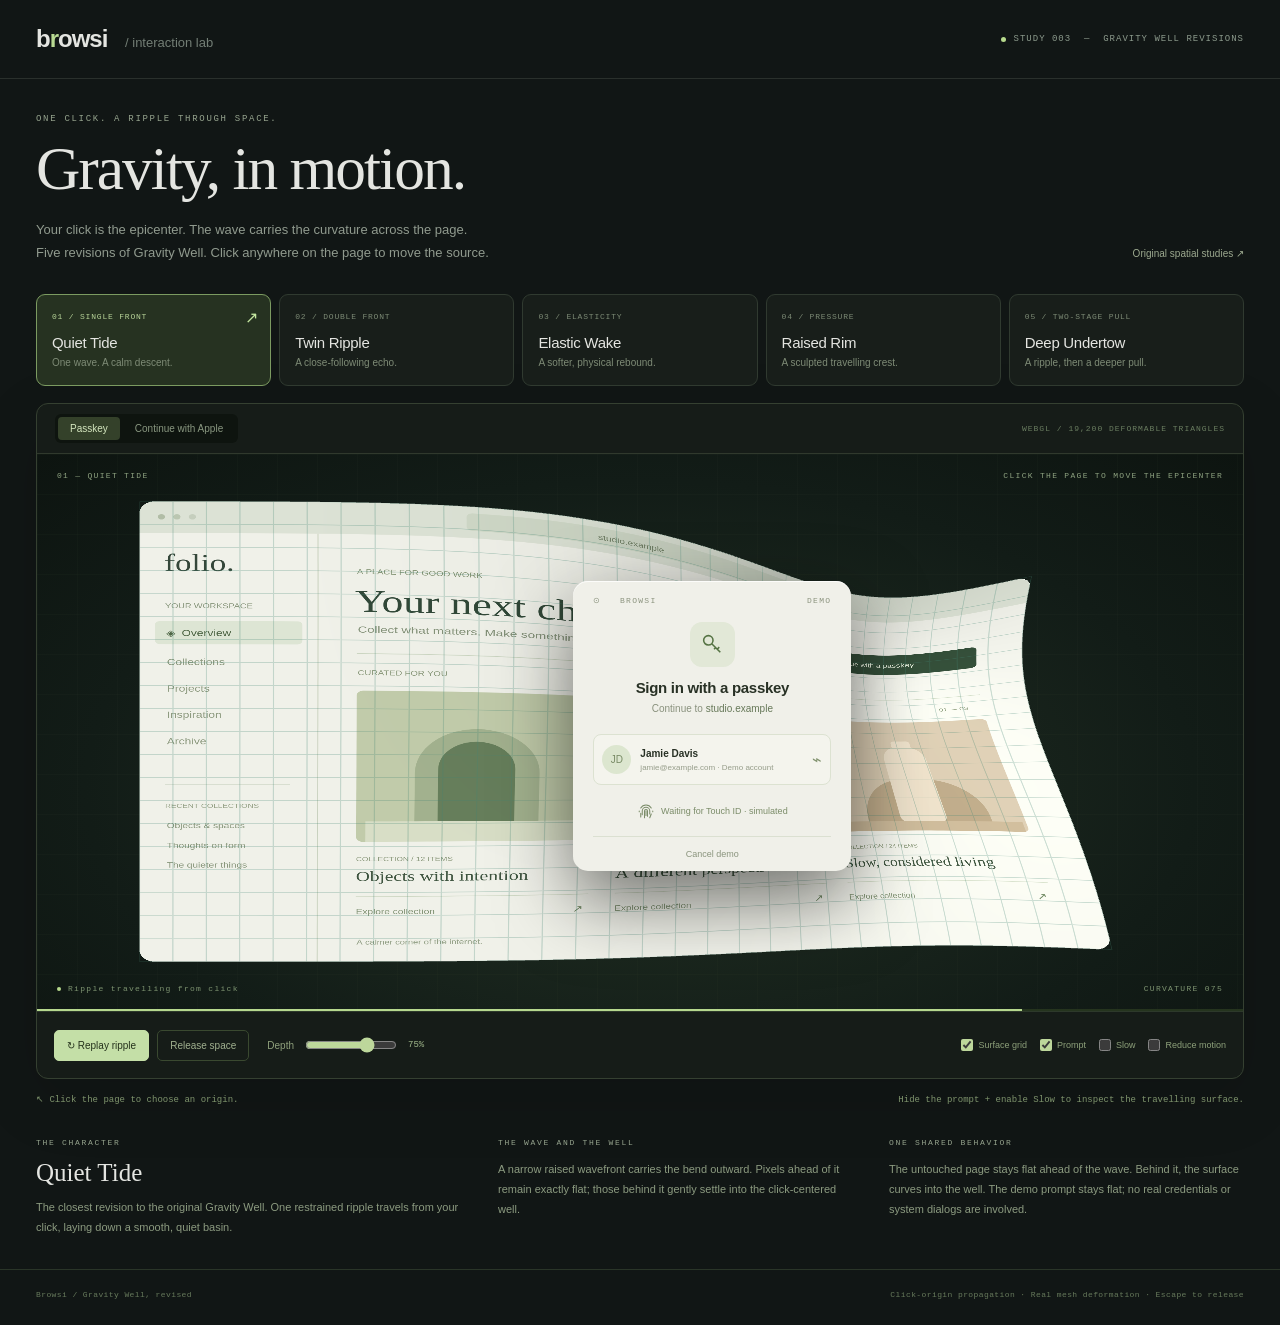
==== mockups/passkey/gravity.html @ 967192f0 "Fix floating video lifecycle and simplify address bar" ====
<!doctype html>
<html lang="en">
<head>
  <meta charset="utf-8">
  <meta name="viewport" content="width=device-width, initial-scale=1">
  <meta name="color-scheme" content="dark">
  <link rel="icon" href="data:,">
  <link rel="stylesheet" href="curvature.css">
  <link rel="stylesheet" href="gravity.css">
  <title>Browsi — Gravity, in motion</title>
  <script src="curvature.js" defer></script>
</head>
<body data-study="gravity">
  <header>
    <a class="brand" href="/">b<span>r</span>owsi <small>/ interaction lab</small></a>
    <span class="edition"><i></i> STUDY 003 &nbsp;—&nbsp; GRAVITY WELL REVISIONS</span>
  </header>
  <main>
    <section class="intro">
      <div><p class="eyebrow">One click. A ripple through space.</p><h1>Gravity, in motion.</h1>
      <p class="subtitle">Your click is the epicenter. The wave carries the curvature across the page.<br>Five revisions of Gravity Well. Click anywhere on the page to move the source.</p></div>
      <a class="previous" href="curvature.html">Original spatial studies ↗</a>
    </section>
    <nav class="directions" aria-label="Gravity Well revisions">
      <button data-mode="0" aria-pressed="true"><span>01 / SINGLE FRONT</span><strong>Quiet Tide</strong><small>One wave. A calm descent.</small></button>
      <button data-mode="1" aria-pressed="false"><span>02 / DOUBLE FRONT</span><strong>Twin Ripple</strong><small>A close-following echo.</small></button>
      <button data-mode="2" aria-pressed="false"><span>03 / ELASTICITY</span><strong>Elastic Wake</strong><small>A softer, physical rebound.</small></button>
      <button data-mode="3" aria-pressed="false"><span>04 / PRESSURE</span><strong>Raised Rim</strong><small>A sculpted travelling crest.</small></button>
      <button data-mode="4" aria-pressed="false"><span>05 / TWO-STAGE PULL</span><strong>Deep Undertow</strong><small>A ripple, then a deeper pull.</small></button>
    </nav>
    <section class="lab" aria-label="Click-origin gravity ripple preview">
      <div class="lab-bar">
        <div class="method" aria-label="Authentication method"><button data-method="passkey" aria-pressed="true">Passkey</button><button data-method="apple" aria-pressed="false">Continue with Apple</button></div>
        <span class="engine" id="engine">WEBGL / TRAVELLING CURVATURE</span>
      </div>
      <div class="stage" id="stage">
        <div class="stage-label"><span id="stage-name">01 — QUIET TIDE</span><span>CLICK THE PAGE TO MOVE THE EPICENTER</span></div>
        <canvas id="surface" tabindex="0" role="button" aria-label="Gravity ripple preview. Click anywhere to start a ripple there; Enter replays from the last origin."></canvas>
        <i id="origin-marker" class="origin-marker" aria-hidden="true"></i>
        <div class="fallback" id="fallback" hidden>WebGL is unavailable. Enable hardware acceleration and reload to see the gravity ripples.</div>
        <section class="prompt" id="prompt" aria-label="Simulated authentication prompt" inert>
          <div class="prompt-top"><span>⊙ &nbsp; BROWSI</span><span>DEMO</span></div>
          <div class="symbol" id="symbol" aria-hidden="true"><svg viewBox="0 0 24 24" fill="none" stroke="currentColor" stroke-width="1.5"><circle cx="8" cy="8" r="4.5"/><path d="m11.3 11.3 8.2 8.2m-3-3 2-2m-5 2 2-2"/></svg></div>
          <h2 id="prompt-title">Sign in with a passkey</h2>
          <p>Continue to <strong>studio.example</strong></p>
          <div class="account"><span class="avatar">JD</span><div><strong>Jamie Davis</strong><small>jamie@example.com · Demo account</small></div><span>⌁</span></div>
          <div class="authenticate"><svg viewBox="0 0 24 24" aria-hidden="true"><g fill="none" stroke="currentColor" stroke-width="1.4" stroke-linecap="round"><path d="M5 8a8 8 0 0 1 14 0M3 13v-1m18 1v-1M7 17v-5a5 5 0 0 1 10 0v4m-7 5V12a2 2 0 0 1 4 0v7m-9 1v-5m12 6 2-5M12 12v6"/></g></svg><span id="auth-status">Waiting for Touch ID · simulated</span></div>
          <button id="cancel">Cancel demo</button>
        </section>
        <div class="stage-bottom"><span><i></i> <span id="phase" role="status" aria-live="polite">Preparing ripple</span></span><span id="depth-readout">CURVATURE 075</span></div>
      </div>
      <div class="wave-progress" aria-hidden="true"><span id="wave-progress"></span></div>
      <div class="controls">
        <div class="playback"><button class="primary" id="replay">↻ Replay ripple</button><button id="release">Release space</button></div>
        <label class="depth">Depth <input id="depth" type="range" min="15" max="100" value="75"><output for="depth" id="depth-value">75%</output></label>
        <div class="toggles"><label><input type="checkbox" id="grid" checked> Surface grid</label><label><input type="checkbox" id="show-prompt" checked> Prompt</label><label><input type="checkbox" id="slow"> Slow</label><label><input type="checkbox" id="reduced"> Reduce motion</label></div>
      </div>
    </section>
    <div class="interaction-note"><span>↖ Click the page to choose an origin.</span><span>Hide the prompt + enable Slow to inspect the travelling surface.</span></div>
    <section class="notes" aria-label="Revision explanation">
      <div><p class="eyebrow">The character</p><h2 id="note-title">Quiet Tide</h2><p id="description"></p></div>
      <div><p class="eyebrow">The wave and the well</p><p id="geometry"></p></div>
      <div><p class="eyebrow">One shared behavior</p><p>The untouched page stays flat ahead of the wave. Behind it, the surface curves into the well. The demo prompt stays flat; no real credentials or system dialogs are involved.</p></div>
    </section>
  </main>
  <footer><span>Browsi / Gravity Well, revised</span><span>Click-origin propagation · Real mesh deformation · Escape to release</span></footer>
</body>
</html>
---- mockups/passkey/curvature.css ----
:root{font-family:-apple-system,BlinkMacSystemFont,"Segoe UI",sans-serif;color:#e4e5e1;background:#111615;font-synthesis:none}
*{box-sizing:border-box}body{margin:0}button,a,input{-webkit-tap-highlight-color:transparent}button{font:inherit;color:inherit;cursor:pointer;touch-action:manipulation}button:focus-visible,a:focus-visible,input:focus-visible{outline:2px solid #d3eab2;outline-offset:4px}a{color:inherit;text-decoration:none}header,main,footer{max-width:1320px;margin:auto}header{padding:25px 36px;border-bottom:1px solid #2a302c;display:flex;align-items:center;justify-content:space-between;gap:20px}.brand{font-weight:750;font-size:24px;letter-spacing:-1px}.brand>span{color:#b8d992}.brand small{font-size:13px;font-weight:400;letter-spacing:0;color:#737e75;margin-left:12px}.edition{font:9px ui-monospace,monospace;letter-spacing:1px;color:#8c9a8c;display:flex;gap:8px;align-items:center}.edition i,.stage-bottom i{display:inline-block;width:5px;height:5px;border-radius:50%;background:#b7da8d}main{padding:35px 36px 0}.intro{display:flex;align-items:end;justify-content:space-between;gap:25px;margin-bottom:30px}.eyebrow{font:9px ui-monospace,monospace;letter-spacing:1.7px;text-transform:uppercase;color:#96a48e;margin:0 0 12px}h1{font:400 clamp(37px,4.8vw,62px)/1.05 Georgia,serif;letter-spacing:-2px;margin:0 0 17px}.subtitle{color:#909a8e;font-size:13px;line-height:1.8;margin:0}.previous{font-size:10px;color:#9ca98f;padding-bottom:5px;white-space:nowrap}.previous:hover{color:#d3eab2}.directions{display:grid;grid-template-columns:repeat(5,1fr);gap:8px;margin-bottom:17px}.directions button{position:relative;border:1px solid #303a30;border-radius:9px;background:#181e1a;padding:17px 15px;text-align:left;transition:background .2s,border-color .2s}.directions button:hover{background:#222b21}.directions button[aria-pressed=true]{background:#263221;border-color:#7c9b61}.directions button[aria-pressed=true]:after{content:"↗";position:absolute;right:12px;top:13px;color:#c4e6a0}.directions button span{font:8px ui-monospace,monospace;letter-spacing:.8px;color:#7c8a75;display:block;margin-bottom:13px}.directions button[aria-pressed=true] span{color:#b7d398}.directions strong{display:block;font-weight:500;font-size:15px;letter-spacing:-.3px}.directions small{font-size:10px;color:#7e8b76;display:block;margin-top:6px}.lab{border:1px solid #354031;border-radius:12px;overflow:hidden;background:#161c18;box-shadow:0 20px 65px #0002}.lab-bar{height:50px;padding:0 18px;display:flex;align-items:center;justify-content:space-between;gap:10px;border-bottom:1px solid #30392d}.method{padding:3px;background:#0e140f;border-radius:6px;display:flex;gap:3px}.method button{border:0;border-radius:4px;background:none;padding:6px 12px;font-size:10px;color:#899780}.method button[aria-pressed=true]{background:#34412a;color:#d5e7bf}.engine{font:8px ui-monospace,monospace;color:#6b7e61;letter-spacing:1px}.stage{height:510px;position:relative;isolation:isolate;background:radial-gradient(ellipse at 50% 60%,#243225 0,#121c17 65%,#0d1410 100%);overflow:hidden}.stage:before{content:"";position:absolute;inset:0;background-image:linear-gradient(#acdd8f05 1px,transparent 1px),linear-gradient(90deg,#acdd8f05 1px,transparent 1px);background-size:40px 40px;pointer-events:none}canvas{width:100%;height:100%;display:block;position:relative}.stage-label,.stage-bottom{position:absolute;z-index:2;left:20px;right:20px;display:flex;justify-content:space-between;gap:15px;pointer-events:none;font:8px ui-monospace,monospace;letter-spacing:1.3px;color:#8fa381}.stage-label{top:17px}.stage-bottom{bottom:16px;color:#7e9471}.stage-bottom>span:first-child{display:flex;align-items:center;gap:7px}.stage-bottom i{width:4px;height:4px}.prompt{position:absolute;z-index:3;left:56%;top:49%;width:278px;padding:15px 20px 0;border-radius:15px;background:#f0f0e9;color:#283125;box-shadow:0 30px 75px #0008,0 1px 0 #ffffffc9 inset;opacity:0;transform:translate(-50%,-42%) scale(.97);transition:opacity .55s,transform .7s cubic-bezier(.2,.8,.2,1);pointer-events:none;text-align:center}.prompt.visible{opacity:1;transform:translate(-50%,-50%) scale(1);pointer-events:auto}.prompt-top{display:flex;justify-content:space-between;font:8px ui-monospace,monospace;color:#8b937e;letter-spacing:1.3px}.symbol{font-size:32px;width:45px;height:45px;display:grid;place-items:center;margin:17px auto 8px;color:#557343;background:#e2e8d7;border-radius:12px}.symbol svg{width:25px;height:25px}.prompt h2{font-size:15px;font-weight:600;letter-spacing:-.3px;margin:12px 0 7px}.prompt p{font-size:10px;color:#89917d;margin:0}.prompt p strong{font-weight:500;color:#667858}.account{border:1px solid #dce2d1;border-radius:8px;display:flex;align-items:center;gap:9px;text-align:left;padding:10px 8px;background:#fbfcf650;margin:20px 0 17px}.avatar{background:#dce6cf;border-radius:50%;width:29px;height:29px;display:grid;place-items:center;color:#798c66;font-size:10px}.account strong{display:block;font-size:10px;font-weight:550}.account small{display:block;font-size:8px;color:#969d8a;margin-top:4px}.account>span:last-child{color:#82936f;margin-left:auto}.authenticate{display:flex;align-items:center;justify-content:center;gap:6px;font-size:9px;color:#7b8c69;margin:0 0 16px}.authenticate svg{width:18px;height:18px}.prompt button{border:0;border-top:1px solid #dbe0d1;background:none;color:#8a947d;font-size:9px;padding:12px;width:100%;margin:0}.controls{display:flex;align-items:center;flex-wrap:wrap;gap:18px;padding:14px 17px;min-height:67px;border-top:1px solid #2d392b}.playback{display:flex;gap:8px}.playback button{border:1px solid #3a4930;background:none;border-radius:5px;padding:9px 12px;font-size:10px;color:#a0b08f}.playback .primary{background:#c4dfa7;border-color:#c4dfa7;color:#25321c}.playback button:disabled{opacity:.4;cursor:default}.depth{display:flex;align-items:center;gap:9px;font-size:10px;color:#8fa07c}.depth input{width:92px;accent-color:#bdd79b}.depth output{font:9px ui-monospace,monospace;color:#a2b98c;width:28px}.toggles{margin-left:auto;display:flex;gap:13px;font-size:9px;color:#8da07a}.toggles label{display:flex;align-items:center;gap:5px;cursor:pointer;white-space:nowrap}.toggles input{accent-color:#bdd79b;width:12px;height:12px;margin:0}.notes{display:grid;grid-template-columns:1.2fr 1fr 1fr;gap:36px;padding:29px 0 32px}.notes h2{font:400 25px Georgia,serif;margin:0 0 10px}.notes p:not(.eyebrow){color:#8c9b80;font-size:11px;line-height:1.85;margin:0}.notes .eyebrow{font-size:8px}footer{border-top:1px solid #2a3528;padding:20px 36px 26px;display:flex;justify-content:space-between;gap:20px;color:#677a5c;font:8px ui-monospace,monospace;letter-spacing:.4px}.fallback{position:absolute;inset:30%;text-align:center;font-size:12px;line-height:1.8;color:#d4e0c1}.stage.reduced .prompt{transform:translate(-50%,-50%);transition:opacity .4s}
@media(min-width:1100px){.stage{height:555px}}
@media(max-width:850px){header{padding:22px 24px}.edition{font-size:7px;letter-spacing:.5px}main{padding:27px 24px 0}.directions{gap:5px}.directions button{padding:15px 9px}.directions button span{font-size:7px;letter-spacing:0}.directions strong{font-size:12px}.directions small{font-size:8px}.directions button[aria-pressed=true]:after{right:7px;top:7px;font-size:10px}.stage{height:460px}.controls{gap:14px}.toggles{margin-left:0}.notes{gap:24px}.engine{font-size:7px;letter-spacing:0}.previous{font-size:9px}}
@media(max-width:560px){header{padding:20px 17px}.brand{font-size:22px}.brand small{font-size:10px;margin-left:7px}.edition{display:none}main{padding:26px 14px 0}.intro{display:block;margin-bottom:24px}h1{font-size:40px}.subtitle{font-size:11px}.previous{display:inline-block;margin-top:15px}.directions{display:flex;overflow:auto;padding-bottom:5px;scroll-snap-type:x mandatory}.directions button{min-width:140px;scroll-snap-align:start;padding:15px 12px}.directions strong{font-size:14px}.directions small{font-size:10px}.directions button span{font-size:8px;margin-bottom:11px}.stage{height:410px}.stage-label,.stage-bottom{left:12px;right:12px;font-size:7px;letter-spacing:.5px}.stage-label span:last-child{max-width:100px;text-align:right;line-height:1.5}.engine{display:none}.lab-bar{padding:0 12px}.prompt{left:50%;width:255px;padding:14px 17px 0}.controls{padding:13px 12px;gap:14px}.depth{margin-left:auto}.depth input{width:68px}.playback{gap:5px}.playback button{padding:8px;font-size:9px}.toggles{width:100%;justify-content:space-between}.notes{grid-template-columns:1fr;gap:22px;padding:24px 3px}.notes>div:first-child{padding-bottom:20px;border-bottom:1px solid #2c3828}.notes h2{font-size:25px}footer{padding:18px;line-height:1.8;font-size:7px}.notes .eyebrow{margin-bottom:8px}}
---- mockups/passkey/gravity.css ----
body[data-study=gravity] #surface{cursor:crosshair}
.origin-marker{position:absolute;z-index:4;width:11px;height:11px;border:1px solid #d8efb4;border-radius:50%;pointer-events:none;transform:translate(-50%,-50%);opacity:0;box-shadow:0 0 0 4px #10190d66;transition:opacity .4s}
.origin-marker.visible{opacity:.9}
.origin-marker:before,.origin-marker:after{content:"";position:absolute;background:#d8efb4;opacity:.7}
.origin-marker:before{width:1px;height:19px;left:4px;top:-5px}
.origin-marker:after{height:1px;width:19px;top:4px;left:-5px}
.wave-progress{height:2px;background:#25341e}
.wave-progress span{display:block;height:100%;width:0;background:#b6d88e;transition:opacity .3s}
.interaction-note{display:flex;justify-content:space-between;gap:20px;padding-top:14px;font:9px ui-monospace,monospace;color:#7f946d;line-height:1.7}
@media(max-width:560px){.interaction-note{display:block;font-size:8px}.interaction-note span{display:block}.directions button{min-width:151px}}
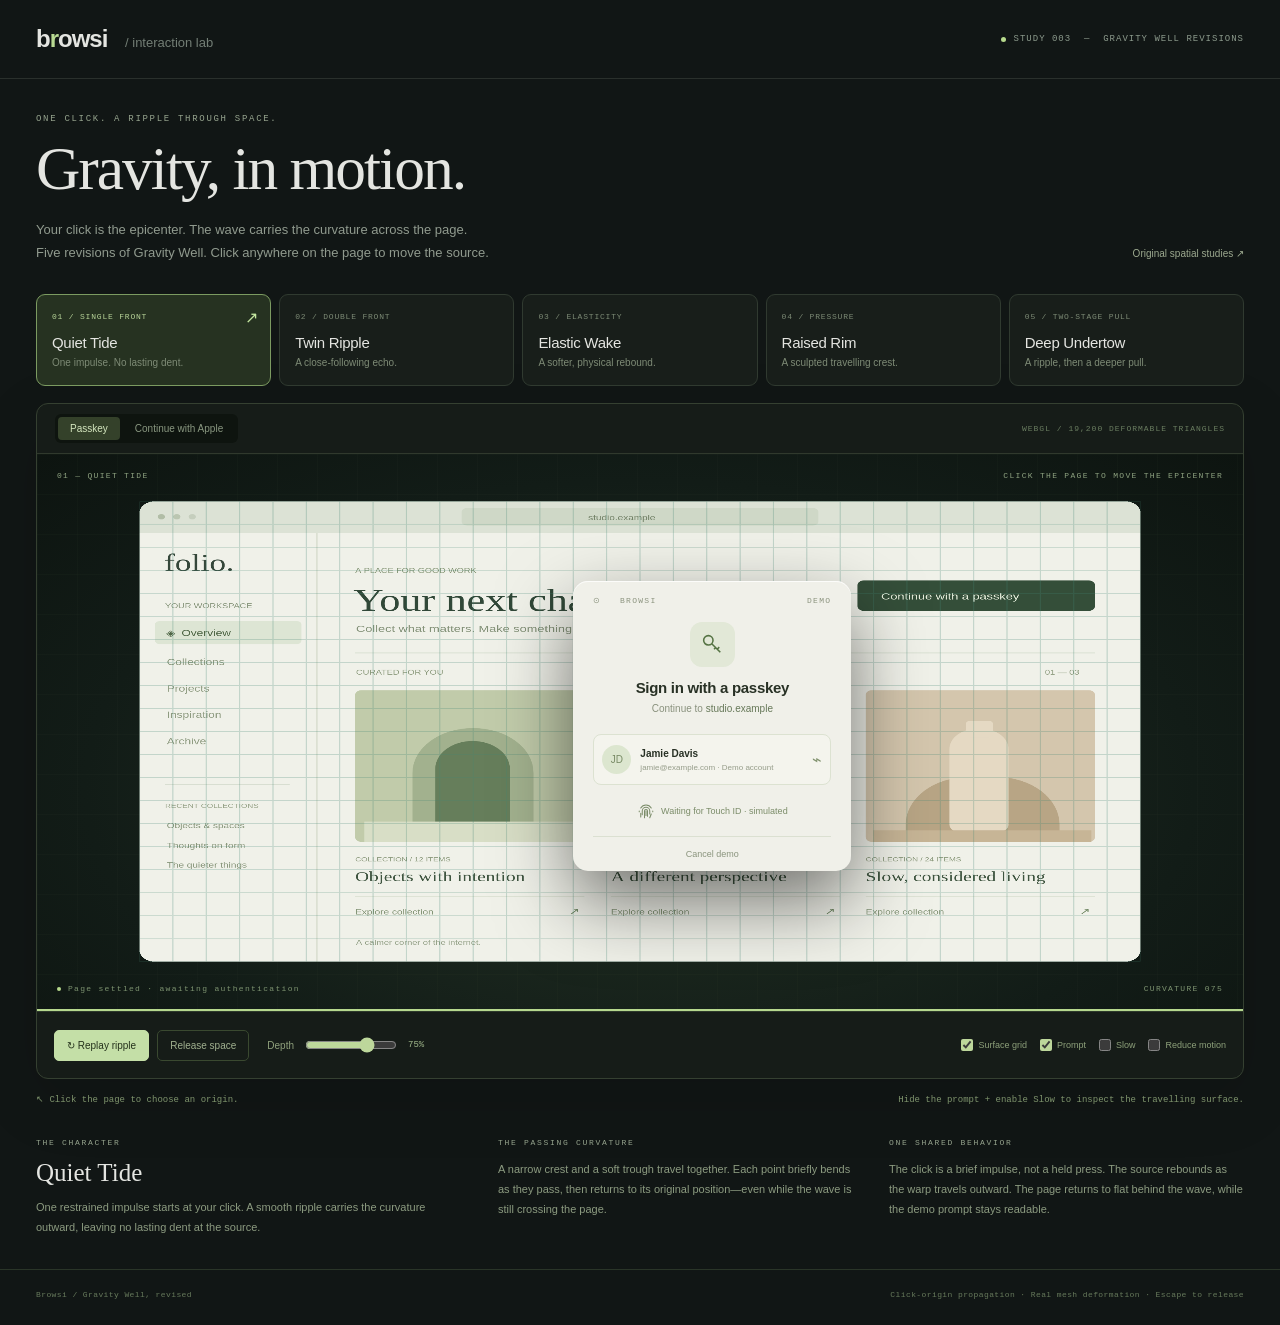
==== commit 295e6636: "Refine Native Cipher authentication effect and visual studies" ====
--- a/mockups/passkey/gravity.html
+++ b/mockups/passkey/gravity.html
@@ -22,7 +22,7 @@
       <a class="previous" href="curvature.html">Original spatial studies ↗</a>
     </section>
     <nav class="directions" aria-label="Gravity Well revisions">
-      <button data-mode="0" aria-pressed="true"><span>01 / SINGLE FRONT</span><strong>Quiet Tide</strong><small>One wave. A calm descent.</small></button>
+      <button data-mode="0" aria-pressed="true"><span>01 / SINGLE FRONT</span><strong>Quiet Tide</strong><small>One impulse. No lasting dent.</small></button>
       <button data-mode="1" aria-pressed="false"><span>02 / DOUBLE FRONT</span><strong>Twin Ripple</strong><small>A close-following echo.</small></button>
       <button data-mode="2" aria-pressed="false"><span>03 / ELASTICITY</span><strong>Elastic Wake</strong><small>A softer, physical rebound.</small></button>
       <button data-mode="3" aria-pressed="false"><span>04 / PRESSURE</span><strong>Raised Rim</strong><small>A sculpted travelling crest.</small></button>
@@ -59,8 +59,8 @@
     <div class="interaction-note"><span>↖ Click the page to choose an origin.</span><span>Hide the prompt + enable Slow to inspect the travelling surface.</span></div>
     <section class="notes" aria-label="Revision explanation">
       <div><p class="eyebrow">The character</p><h2 id="note-title">Quiet Tide</h2><p id="description"></p></div>
-      <div><p class="eyebrow">The wave and the well</p><p id="geometry"></p></div>
-      <div><p class="eyebrow">One shared behavior</p><p>The untouched page stays flat ahead of the wave. Behind it, the surface curves into the well. The demo prompt stays flat; no real credentials or system dialogs are involved.</p></div>
+      <div><p class="eyebrow">The passing curvature</p><p id="geometry"></p></div>
+      <div><p class="eyebrow">One shared behavior</p><p>The click is a brief impulse, not a held press. The source rebounds as the warp travels outward. The page returns to flat behind the wave, while the demo prompt stays readable.</p></div>
     </section>
   </main>
   <footer><span>Browsi / Gravity Well, revised</span><span>Click-origin propagation · Real mesh deformation · Escape to release</span></footer>
--- a/mockups/passkey/gravity.css
+++ b/mockups/passkey/gravity.css
@@ -1,4 +1,6 @@
 body[data-study=gravity] #surface{cursor:crosshair}
+body[data-study=digital] #surface{cursor:crosshair}
+body[data-study=digital] .directions{grid-template-columns:repeat(4,minmax(0,1fr))}
 .origin-marker{position:absolute;z-index:4;width:11px;height:11px;border:1px solid #d8efb4;border-radius:50%;pointer-events:none;transform:translate(-50%,-50%);opacity:0;box-shadow:0 0 0 4px #10190d66;transition:opacity .4s}
 .origin-marker.visible{opacity:.9}
 .origin-marker:before,.origin-marker:after{content:"";position:absolute;background:#d8efb4;opacity:.7}
